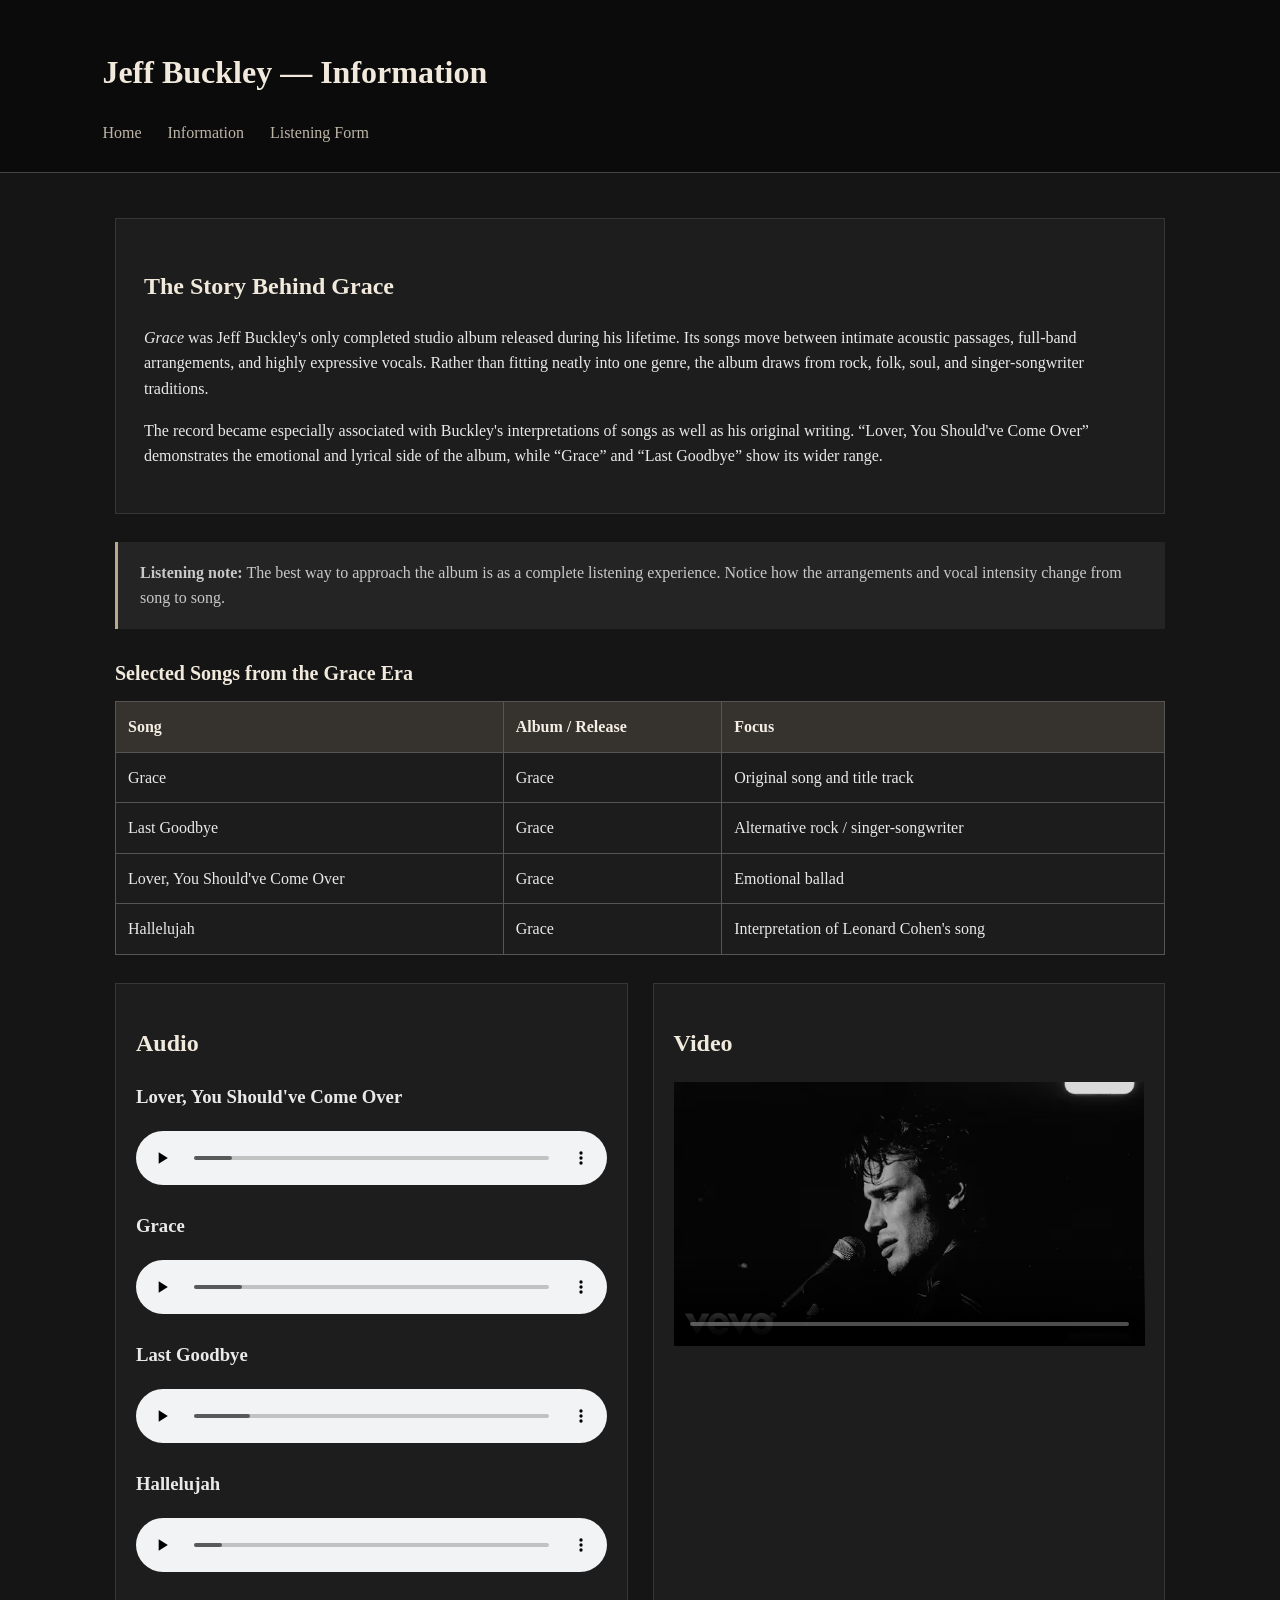
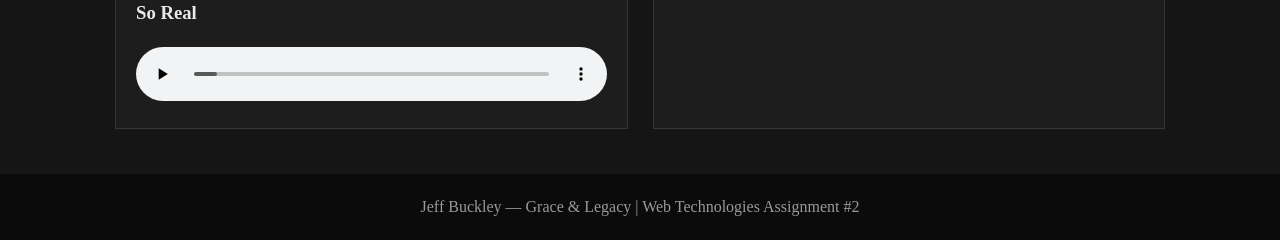
==== information.html @ d89179a9 "Initial commit - Jeff Buckley website" ====
<!doctype html>
<html lang="en">
  <head>
    <meta charset="UTF-8" />
    <meta name="viewport" content="width=device-width, initial-scale=1.0" />
    <title>Jeff Buckley — Information</title>
    <style>
      /* Embedded CSS: element selector */
      body {
        margin: 0;
        font-family: Georgia, "Times New Roman", serif;
        background: #151515;
        color: #e9e9e9;
        line-height: 1.6;
      }
      header {
        background: #0b0b0b;
        padding: 26px 8%;
        border-bottom: 1px solid #444;
      }
      nav a {
        color: #bdb5a7;
        text-decoration: none;
        margin-right: 22px;
      }
      nav a:hover {
        color: #f1e9dc;
      }
      main {
        max-width: 1050px;
        margin: auto;
        padding: 45px 8%;
      }
      h1,
      h2 {
        color: #f1e9dc;
      }
      /* Embedded CSS: class selector */
      .notice {
        background: #242424;
        border-left: 3px solid #b8a98d;
        padding: 18px 22px;
        margin: 25px 0;
      }
      article {
        background: #1d1d1d;
        padding: 28px;
        border: 1px solid #363636;
        margin-bottom: 28px;
      }
      aside {
        color: #c8c8c8;
      }
      table {
        width: 100%;
        border-collapse: collapse;
        margin: 28px 0;
        background: #1c1c1c;
      }
      caption {
        caption-side: top;
        text-align: left;
        padding-bottom: 12px;
        color: #f1e9dc;
        font-size: 20px;
        font-weight: bold;
      }
      th,
      td {
        border: 1px solid #555;
        padding: 12px;
        text-align: left;
      }
      th {
        background: #36332e;
        color: #f5eee4;
      }
      .media-grid {
        display: grid;
        grid-template-columns: 1fr 1fr;
        gap: 25px;
      }
      .media-box {
        background: #1d1d1d;
        padding: 20px;
        border: 1px solid #363636;
      }
      audio,
      video {
        width: 100%;
      }
      footer {
        text-align: center;
        background: #0b0b0b;
        color: #999;
        padding: 20px;
      }
      @media (max-width: 700px) {
        .media-grid {
          grid-template-columns: 1fr;
        }
      }
    </style>
  </head>
  <body>
    <!-- Header and navigation -->
    <header>
      <h1>Jeff Buckley — Information</h1>
      <nav>
        <a href="index.html">Home</a>
        <a href="information.html">Information</a>
        <a href="registration.html">Listening Form</a>
      </nav>
    </header>

    <main>
      <!-- Required article -->
      <article>
        <h2>The Story Behind Grace</h2>
        <p>
          <em>Grace</em> was Jeff Buckley's only completed studio album released
          during his lifetime. Its songs move between intimate acoustic
          passages, full-band arrangements, and highly expressive vocals. Rather
          than fitting neatly into one genre, the album draws from rock, folk,
          soul, and singer-songwriter traditions.
        </p>
        <p>
          The record became especially associated with Buckley's interpretations
          of songs as well as his original writing. “Lover, You Should've Come
          Over” demonstrates the emotional and lyrical side of the album, while
          “Grace” and “Last Goodbye” show its wider range.
        </p>
      </article>

      <!-- Required aside -->
      <aside class="notice">
        <strong>Listening note:</strong> The best way to approach the album is
        as a complete listening experience. Notice how the arrangements and
        vocal intensity change from song to song.
      </aside>

      <!-- Required table: 3+ columns and 4+ data rows -->
      <table>
        <caption>
          Selected Songs from the Grace Era
        </caption>
        <thead>
          <tr>
            <th>Song</th>
            <th>Album / Release</th>
            <th>Focus</th>
          </tr>
        </thead>
        <tbody>
          <tr>
            <td>Grace</td>
            <td>Grace</td>
            <td>Original song and title track</td>
          </tr>
          <tr>
            <td>Last Goodbye</td>
            <td>Grace</td>
            <td>Alternative rock / singer-songwriter</td>
          </tr>
          <tr>
            <td>Lover, You Should've Come Over</td>
            <td>Grace</td>
            <td>Emotional ballad</td>
          </tr>
          <tr>
            <td>Hallelujah</td>
            <td>Grace</td>
            <td>Interpretation of Leonard Cohen's song</td>
          </tr>
        </tbody>
      </table>

      <!-- Required audio and video -->
      <section class="media-grid">
        <div class="media-box">
          <h2>Audio</h2>

          <h3>Lover, You Should've Come Over</h3>
          <audio controls>
            <source
              src="audio/Lover, You Should've Come Over.mp3"
              type="audio/mpeg"
            />
            Your browser does not support the audio element.
          </audio>

          <h3>Grace</h3>
          <audio controls>
            <source
              src="audio/Grace.mp3"
              type="audio/mpeg"
            />
            Your browser does not support the audio element.
          </audio>

          <h3>Last Goodbye</h3>
          <audio controls>
            <source
              src="audio/Last Goodbye.mp3"
              type="audio/mpeg"
            />
            Your browser does not support the audio element.
          </audio>

          <h3>Hallelujah</h3>
          <audio controls>
            <source
              src="audio/Hallelujah.mp3"
              type="audio/mpeg"
            />
            Your browser does not support the audio element.
          </audio>

          <h3>So Real</h3>
          <audio controls>
            <source
              src="audio/So Real.mp3"
              type="audio/mpeg"
            />
            Your browser does not support the audio element.
          </audio>
        </div>
        <div class="media-box">
          <h2>Video</h2>
          <video controls poster="images/Jeff Buckley Lover, You Should've Come Over.avif">
            <source
              src="video/Jeff Buckley - Lover, You Should've Come Over (Official Video).mp4"
              type="video/mp4"
            />
            Your browser does not support the video element.
          </video>
        </div>
      </section>
    </main>

    <footer>
      Jeff Buckley — Grace & Legacy | Web Technologies Assignment #2
    </footer>
  </body>
</html>
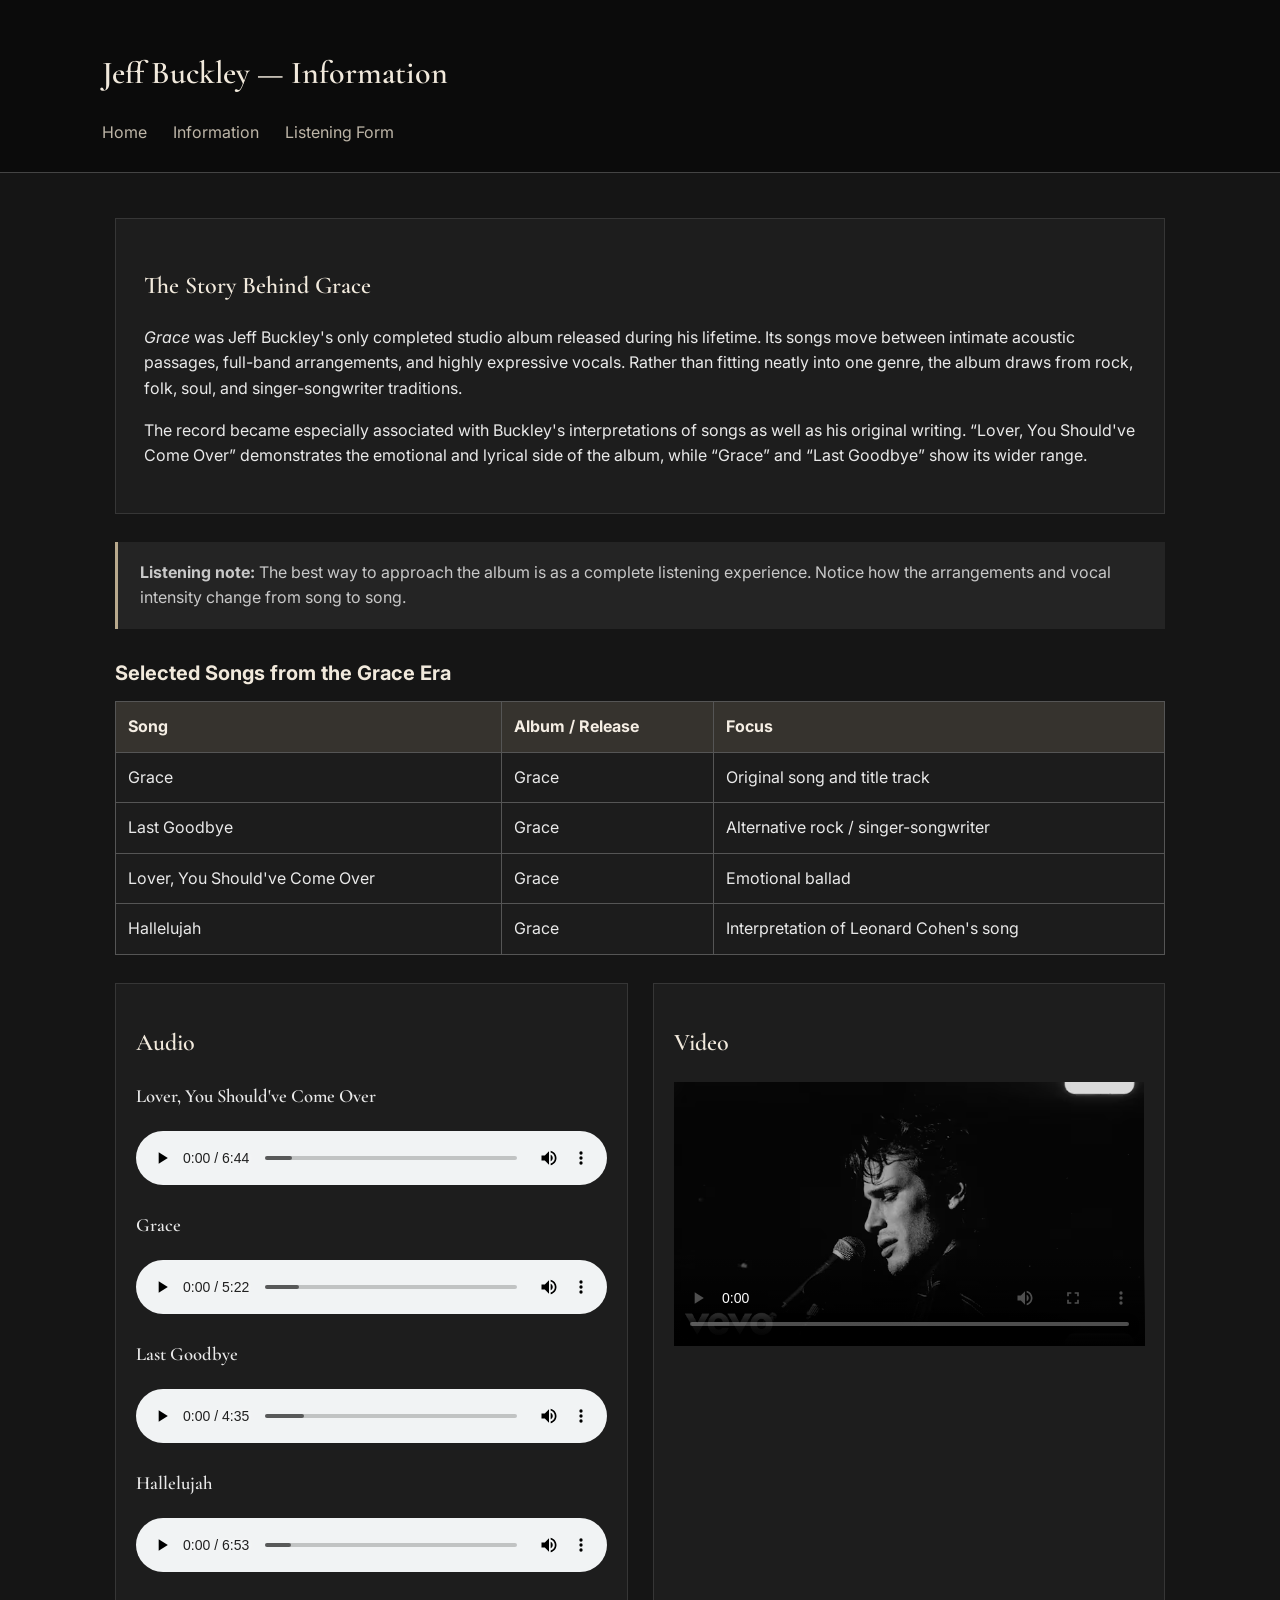
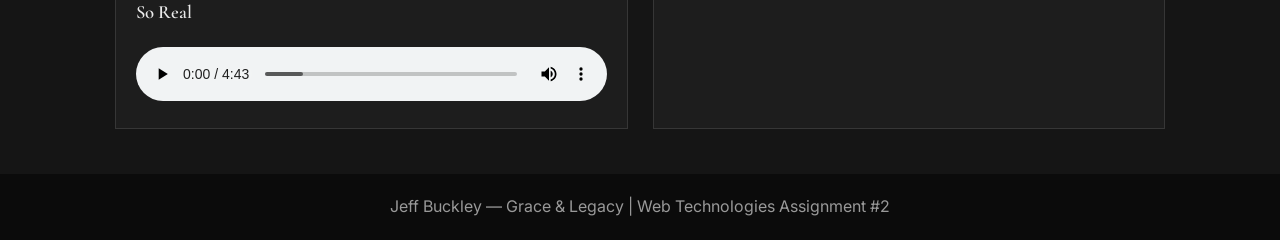
==== commit 711cdc70: "Update website typography" ====
--- a/information.html
+++ b/information.html
@@ -6,9 +6,17 @@
     <title>Jeff Buckley — Information</title>
     <style>
       /* Embedded CSS: element selector */
+      @import url("https://fonts.googleapis.com/css2?family=Cormorant+Garamond:wght@400;500;600;700&family=Inter:wght@400;500;600;700&display=swap");
+
+      h1,
+      h2,
+      h3 {
+        font-family: "Cormorant Garamond", serif;
+        font-weight: 600;
+      }
       body {
         margin: 0;
-        font-family: Georgia, "Times New Roman", serif;
+        font-family: "Inter", sans-serif;
         background: #151515;
         color: #e9e9e9;
         line-height: 1.6;
@@ -191,43 +199,34 @@
 
           <h3>Grace</h3>
           <audio controls>
-            <source
-              src="audio/Grace.mp3"
-              type="audio/mpeg"
-            />
+            <source src="audio/Grace.mp3" type="audio/mpeg" />
             Your browser does not support the audio element.
           </audio>
 
           <h3>Last Goodbye</h3>
           <audio controls>
-            <source
-              src="audio/Last Goodbye.mp3"
-              type="audio/mpeg"
-            />
+            <source src="audio/Last Goodbye.mp3" type="audio/mpeg" />
             Your browser does not support the audio element.
           </audio>
 
           <h3>Hallelujah</h3>
           <audio controls>
-            <source
-              src="audio/Hallelujah.mp3"
-              type="audio/mpeg"
-            />
+            <source src="audio/Hallelujah.mp3" type="audio/mpeg" />
             Your browser does not support the audio element.
           </audio>
 
           <h3>So Real</h3>
           <audio controls>
-            <source
-              src="audio/So Real.mp3"
-              type="audio/mpeg"
-            />
+            <source src="audio/So Real.mp3" type="audio/mpeg" />
             Your browser does not support the audio element.
           </audio>
         </div>
         <div class="media-box">
           <h2>Video</h2>
-          <video controls poster="images/Jeff Buckley Lover, You Should've Come Over.avif">
+          <video
+            controls
+            poster="images/Jeff Buckley Lover, You Should've Come Over.avif"
+          >
             <source
               src="video/Jeff Buckley - Lover, You Should've Come Over (Official Video).mp4"
               type="video/mp4"
